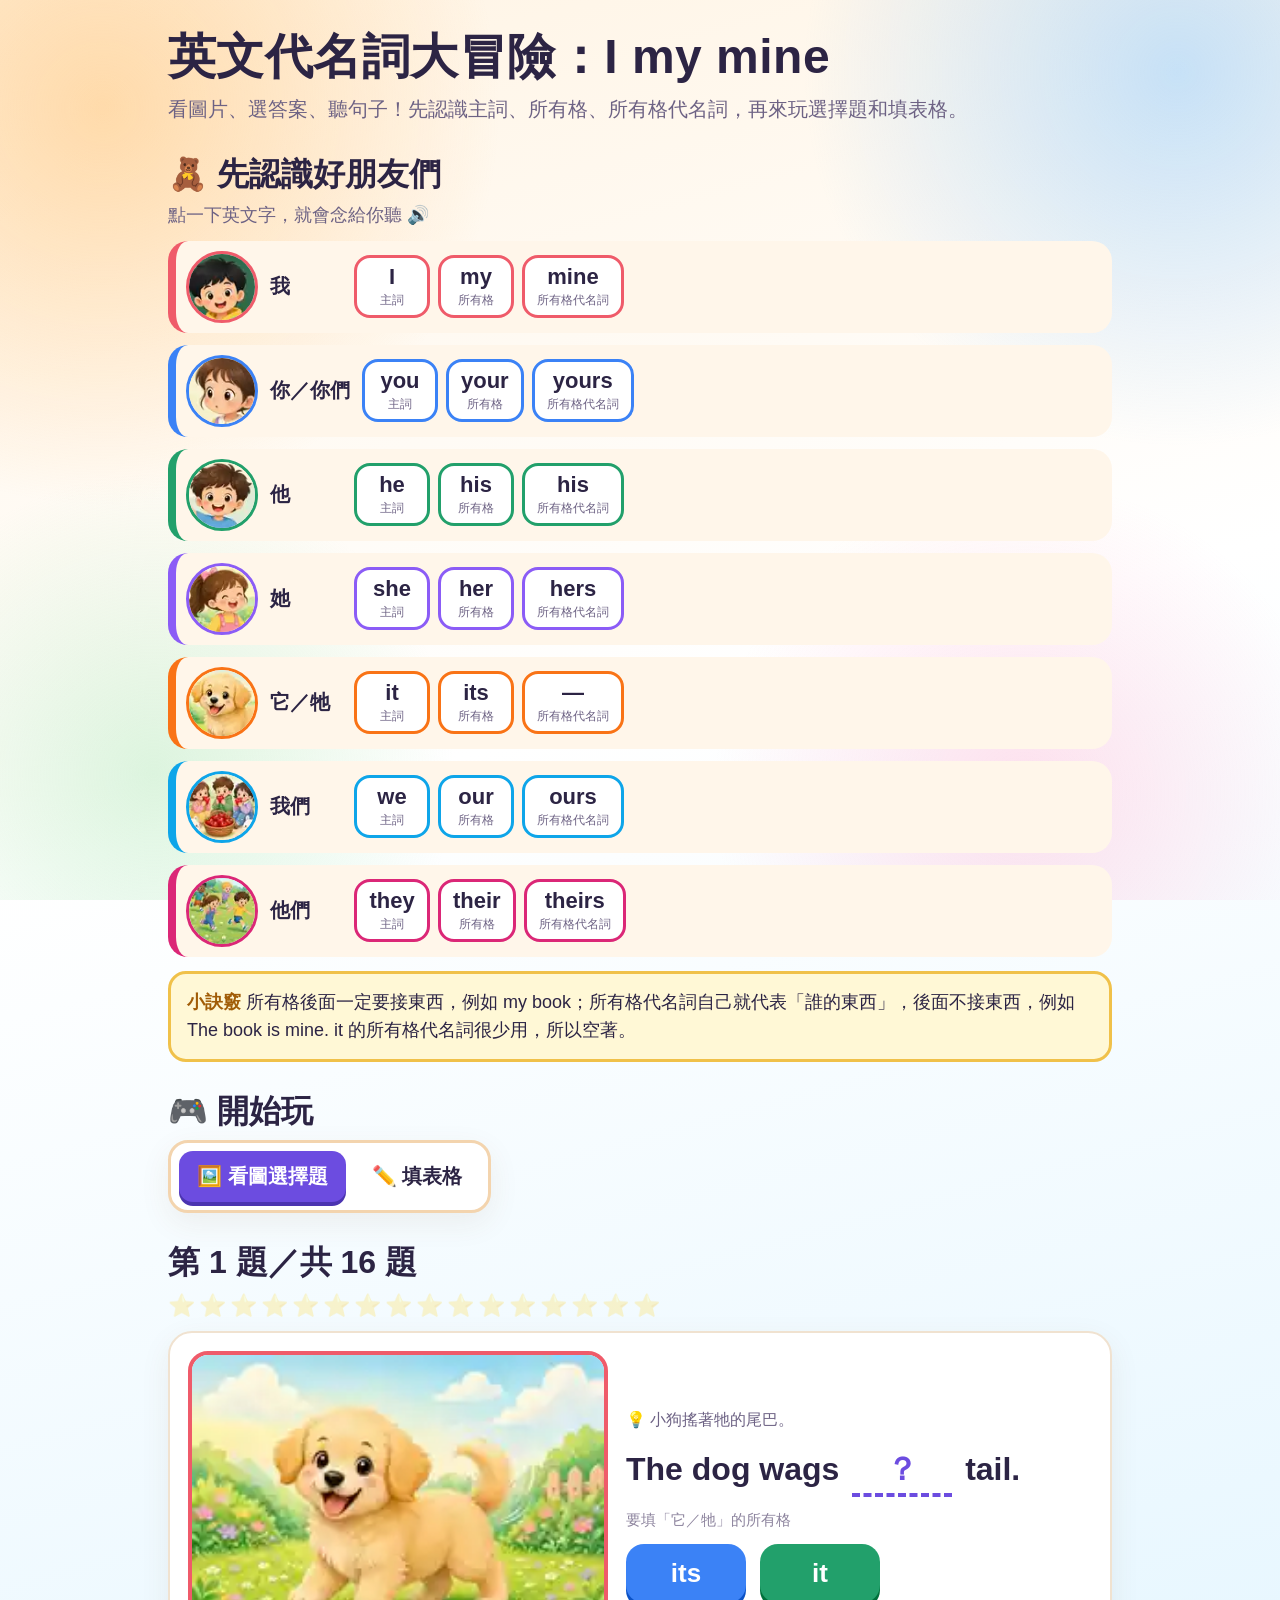
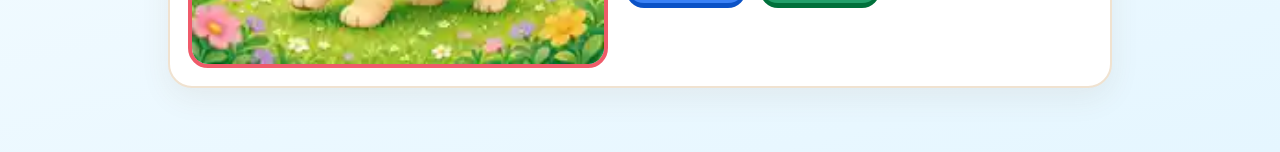
==== pronoun-adventure/index.html @ 87d257fb "Add a static kids' pronoun practice game. Port the picture quiz and fill-in table to plain HTML, wit" ====
<!DOCTYPE html>
<html lang="zh-Hant">
<head>
  <meta charset="utf-8">
  <meta name="viewport" content="width=device-width, initial-scale=1">
  <title>英文代名詞大冒險：I my mine</title>
  <link rel="icon" href="data:image/svg+xml,%3Csvg xmlns='http://www.w3.org/2000/svg' viewBox='0 0 100 100'%3E%3Ctext y='.9em' font-size='90'%3E%E2%AD%90%3C/text%3E%3C/svg%3E">
  <meta name="description" content="看圖片、選答案、聽句子！練習英文主詞、所有格和所有格代名詞。">
  <link rel="stylesheet" href="styles.css">
</head>
<body>
  <div class="sky" aria-hidden="true"></div>
  <div class="page">
    <header class="hero">
      <h1>英文代名詞大冒險：I my mine</h1>
      <p class="summary">看圖片、選答案、聽句子！先認識主詞、所有格、所有格代名詞，再來玩選擇題和填表格。</p>
    </header>
    <main id="app"></main>
  </div>
  <noscript>
    <p class="noscript">請開啟 JavaScript，才能玩這個遊戲。</p>
  </noscript>
  <script src="game.js"></script>
</body>
</html>
---- pronoun-adventure/styles.css ----
:root {
  --bg-a: #fff4e4;
  --bg-b: #e5f6ff;
  --elevated: #ffffff;
  --subtle: #fff6ea;
  --text: #2c2444;
  --text-secondary: #6d6284;
  --text-tertiary: #8d849e;
  --border: #f3d4ae;
  --success: #1b8f4a;
  --danger: #e23b3b;
  --accent: #6c4ce0;
  --success-bg: #e6f8ee;
  --warning-bg: #fff4d4;
  --accent-bg: #efe9ff;
  --shadow: 0 10px 30px rgba(120, 72, 40, 0.08);
  --font: "Nunito", "PingFang TC", "Noto Sans TC", "Microsoft JhengHei", "Segoe UI", sans-serif;
}

* { box-sizing: border-box; }

[hidden] { display: none !important; }

body {
  margin: 0;
  min-height: 100vh;
  color: var(--text);
  font-family: var(--font);
  background: linear-gradient(165deg, var(--bg-a), #fff 42%, var(--bg-b));
}

.sky {
  position: fixed;
  inset: 0;
  pointer-events: none;
  background:
    radial-gradient(circle at 8% 12%, rgba(255, 196, 120, 0.55), transparent 28%),
    radial-gradient(circle at 92% 8%, rgba(130, 196, 255, 0.45), transparent 26%),
    radial-gradient(circle at 80% 88%, rgba(255, 170, 204, 0.35), transparent 24%),
    radial-gradient(circle at 12% 86%, rgba(168, 230, 176, 0.4), transparent 22%);
}

.page {
  position: relative;
  max-width: 980px;
  margin: 0 auto;
  padding: 28px 18px 64px;
}

.hero h1 {
  margin: 0 0 8px;
  font-size: clamp(32px, 6vw, 48px);
  line-height: 1.2;
  letter-spacing: 0.01em;
}

.summary {
  margin: 0;
  font-size: 20px;
  line-height: 1.55;
  color: var(--text-secondary);
}

.section {
  margin-top: 28px;
}

.section h2 {
  margin: 0 0 6px;
  font-size: clamp(26px, 4vw, 32px);
}

.caption {
  margin: 0 0 14px;
  font-size: 18px;
  color: var(--text-secondary);
}

.stack {
  display: flex;
  flex-direction: column;
  gap: 12px;
}

.person {
  display: flex;
  flex-wrap: wrap;
  align-items: center;
  gap: 12px;
  padding: 10px;
  border-radius: 20px;
  background: var(--subtle);
  border-left: 8px solid var(--tone);
}

.avatar {
  width: 72px;
  height: 72px;
  border-radius: 50%;
  overflow: hidden;
  border: 3px solid var(--tone);
  flex: 0 0 auto;
  background: #fff;
}

.avatar.sm {
  width: 52px;
  height: 52px;
}

.avatar img {
  width: 100%;
  height: 100%;
  object-fit: cover;
  display: block;
}

.who {
  font-size: 20px;
  font-weight: 800;
  min-width: 72px;
}

.chips {
  display: flex;
  flex-wrap: wrap;
  gap: 8px;
}

.chip {
  display: flex;
  flex-direction: column;
  align-items: center;
  gap: 2px;
  min-width: 76px;
  padding: 6px 12px;
  border-radius: 16px;
  border: 3px solid var(--tone);
  background: #fff;
  cursor: pointer;
  font-family: inherit;
  color: inherit;
}

.chip:focus-visible,
.fun-btn:focus-visible,
.segmented button:focus-visible,
.field input:focus-visible {
  outline: 3px solid var(--accent);
  outline-offset: 2px;
}

.chip .word {
  font-size: 22px;
  font-weight: 800;
}

.chip .kind {
  font-size: 12px;
  color: var(--text-secondary);
}

.callout {
  margin-top: 14px;
  padding: 14px 16px;
  border-radius: 18px;
  background: #fff8d6;
  border: 3px solid #f0c14a;
  font-size: 18px;
  line-height: 1.6;
}

.callout strong {
  color: #a15c07;
}

.segmented {
  display: flex;
  flex-wrap: wrap;
  gap: 8px;
  width: fit-content;
  max-width: 100%;
  padding: 8px;
  border-radius: 20px;
  background: #fff;
  border: 3px solid var(--border);
  box-shadow: var(--shadow);
}

.segmented button {
  border: none;
  background: transparent;
  color: var(--text);
  font-family: inherit;
  font-size: 20px;
  font-weight: 800;
  padding: 12px 18px;
  border-radius: 14px;
  cursor: pointer;
}

.segmented button[aria-selected="true"] {
  background: var(--accent);
  color: #fff;
  box-shadow: 0 4px 0 #4b34b0;
}

.stars {
  display: flex;
  flex-wrap: wrap;
  gap: 4px;
  font-size: 22px;
  margin: 8px 0 12px;
}

.stars span {
  opacity: 0.25;
}

.stars span.done {
  opacity: 1;
}

.card {
  background: var(--elevated);
  border: 2px solid #f0e2d0;
  border-radius: 24px;
  padding: 18px;
  display: flex;
  flex-direction: column;
  gap: 14px;
  box-shadow: var(--shadow);
}

.card.success { background: var(--success-bg); }
.card.accent { background: var(--accent-bg); }

.quiz-layout {
  display: flex;
  flex-wrap: wrap;
  gap: 18px;
  align-items: center;
}

.pic-frame {
  flex: 1 1 260px;
  max-width: 420px;
  border-radius: 20px;
  overflow: hidden;
  border: 4px solid var(--tone);
  background: #fff;
}

.pic-frame img {
  width: 100%;
  aspect-ratio: 4 / 3;
  object-fit: cover;
  display: block;
}

.quiz-copy {
  flex: 1 1 280px;
  display: flex;
  flex-direction: column;
  gap: 14px;
}

.hint {
  margin: 0;
  font-size: 16px;
  color: var(--text-secondary);
}

.sentence {
  margin: 0;
  font-size: clamp(24px, 4vw, 32px);
  line-height: 1.5;
  font-weight: 650;
}

.blank {
  display: inline-block;
  min-width: 100px;
  margin: 0 4px;
  border-bottom: 4px dashed var(--blank, var(--accent));
  text-align: center;
  color: var(--blank, var(--accent));
  font-weight: 800;
}

.kind-line {
  margin: 0;
  font-size: 15px;
  color: var(--text-tertiary);
}

.choices,
.actions {
  display: flex;
  flex-wrap: wrap;
  gap: 14px;
  padding-bottom: 6px;
}

.fun-btn {
  font-family: inherit;
  font-size: 18px;
  font-weight: 800;
  color: #fff;
  background: var(--btn, var(--accent));
  border: none;
  border-radius: 18px;
  padding: 10px 18px;
  box-shadow: 0 5px 0 var(--btn-edge, #4b34b0);
  cursor: pointer;
  transition: transform 0.2s, opacity 0.2s, background 0.2s;
}

.fun-btn.big {
  font-size: 26px;
  padding: 14px 26px;
  min-width: 120px;
}

.fun-btn:hover:not(:disabled) {
  transform: translateY(-1px);
}

.fun-btn:active:not(:disabled) {
  transform: translateY(3px);
  box-shadow: 0 2px 0 var(--btn-edge, #4b34b0);
}

.fun-btn:disabled { cursor: default; }

.fun-btn.right {
  background: var(--success);
  --btn-edge: #0f6b34;
  transform: scale(1.08);
}

.fun-btn.wrong {
  background: var(--danger);
  --btn-edge: #a82424;
}

.fun-btn.dim { opacity: 0.35; }

.feedback {
  border-radius: 20px;
  padding: 14px 16px;
  display: flex;
  flex-direction: column;
  gap: 8px;
}

.feedback.ok { background: var(--success-bg); }
.feedback.bad { background: var(--warning-bg); }

.praise {
  margin: 0;
  font-size: 26px;
  font-weight: 800;
}

.explain,
.spoken {
  margin: 0;
}

.explain {
  font-size: 18px;
  line-height: 1.65;
  font-weight: 700;
}

.spoken {
  font-size: 22px;
  font-weight: 700;
}

.center { text-align: center; }

.actions.center { justify-content: center; }

.trophy {
  margin: 0;
  font-size: 44px;
  text-align: center;
}

.score-title {
  margin: 0;
  font-size: 28px;
  font-weight: 800;
  text-align: center;
}

.score-sub {
  margin: 0;
  font-size: 20px;
  text-align: center;
  color: var(--text-secondary);
}

.grid {
  display: grid;
  grid-template-columns: repeat(auto-fill, minmax(240px, 1fr));
  gap: 14px;
}

.tcard {
  display: flex;
  flex-direction: column;
  gap: 8px;
  padding: 12px;
  border-radius: 20px;
  border: 3px solid var(--tone);
  background: #fff;
}

.tcard-head {
  display: flex;
  align-items: center;
  gap: 10px;
  font-size: 24px;
  font-weight: 800;
}

.field {
  display: flex;
  flex-direction: column;
  gap: 4px;
  font-size: 16px;
  font-weight: 800;
}

.field input {
  font-family: inherit;
  font-size: 20px;
  font-weight: 700;
  padding: 10px 12px;
  border-radius: 12px;
  border: 3px solid #ead8f8;
  color: var(--text);
  background: #fff;
}

.mark {
  margin: 0;
  font-size: 16px;
  font-weight: 800;
  line-height: 1.55;
}

.mark.ok { color: var(--success); }
.mark.bad { color: var(--danger); }

.mark .answer-line,
.mark .coach { display: block; }

.mark .coach {
  margin-top: 4px;
  color: var(--text);
  font-weight: 700;
}

.missed {
  list-style: none;
  padding: 0;
  margin: 0;
  display: flex;
  flex-direction: column;
  gap: 10px;
}

.missed-title {
  margin: 4px 0 0;
  font-size: 22px;
  font-weight: 800;
  text-align: center;
}

.missed-item {
  display: flex;
  gap: 12px;
  align-items: center;
  background: #fff;
  border-radius: 16px;
  padding: 8px;
  text-align: left;
}

.missed-item img {
  width: 112px;
  height: 84px;
  object-fit: cover;
  border-radius: 12px;
  flex: 0 0 auto;
}

.missed-copy {
  display: flex;
  flex-direction: column;
  gap: 6px;
  align-items: flex-start;
}

.missed-zh,
.missed-en { margin: 0; }

.missed-zh { font-size: 18px; font-weight: 800; }

.missed-en { font-size: 18px; font-weight: 700; }

.table-score {
  margin: 0;
  font-size: 26px;
  font-weight: 800;
}

.noscript {
  max-width: 680px;
  margin: 24px auto;
  padding: 16px;
  font-size: 20px;
}

@media (max-width: 640px) {
  .fun-btn.big { font-size: 22px; }
  .who { min-width: 0; }
  .pic-frame { max-width: none; }
  .missed-item { align-items: flex-start; }
  .missed-item img { width: 84px; height: 64px; }
}
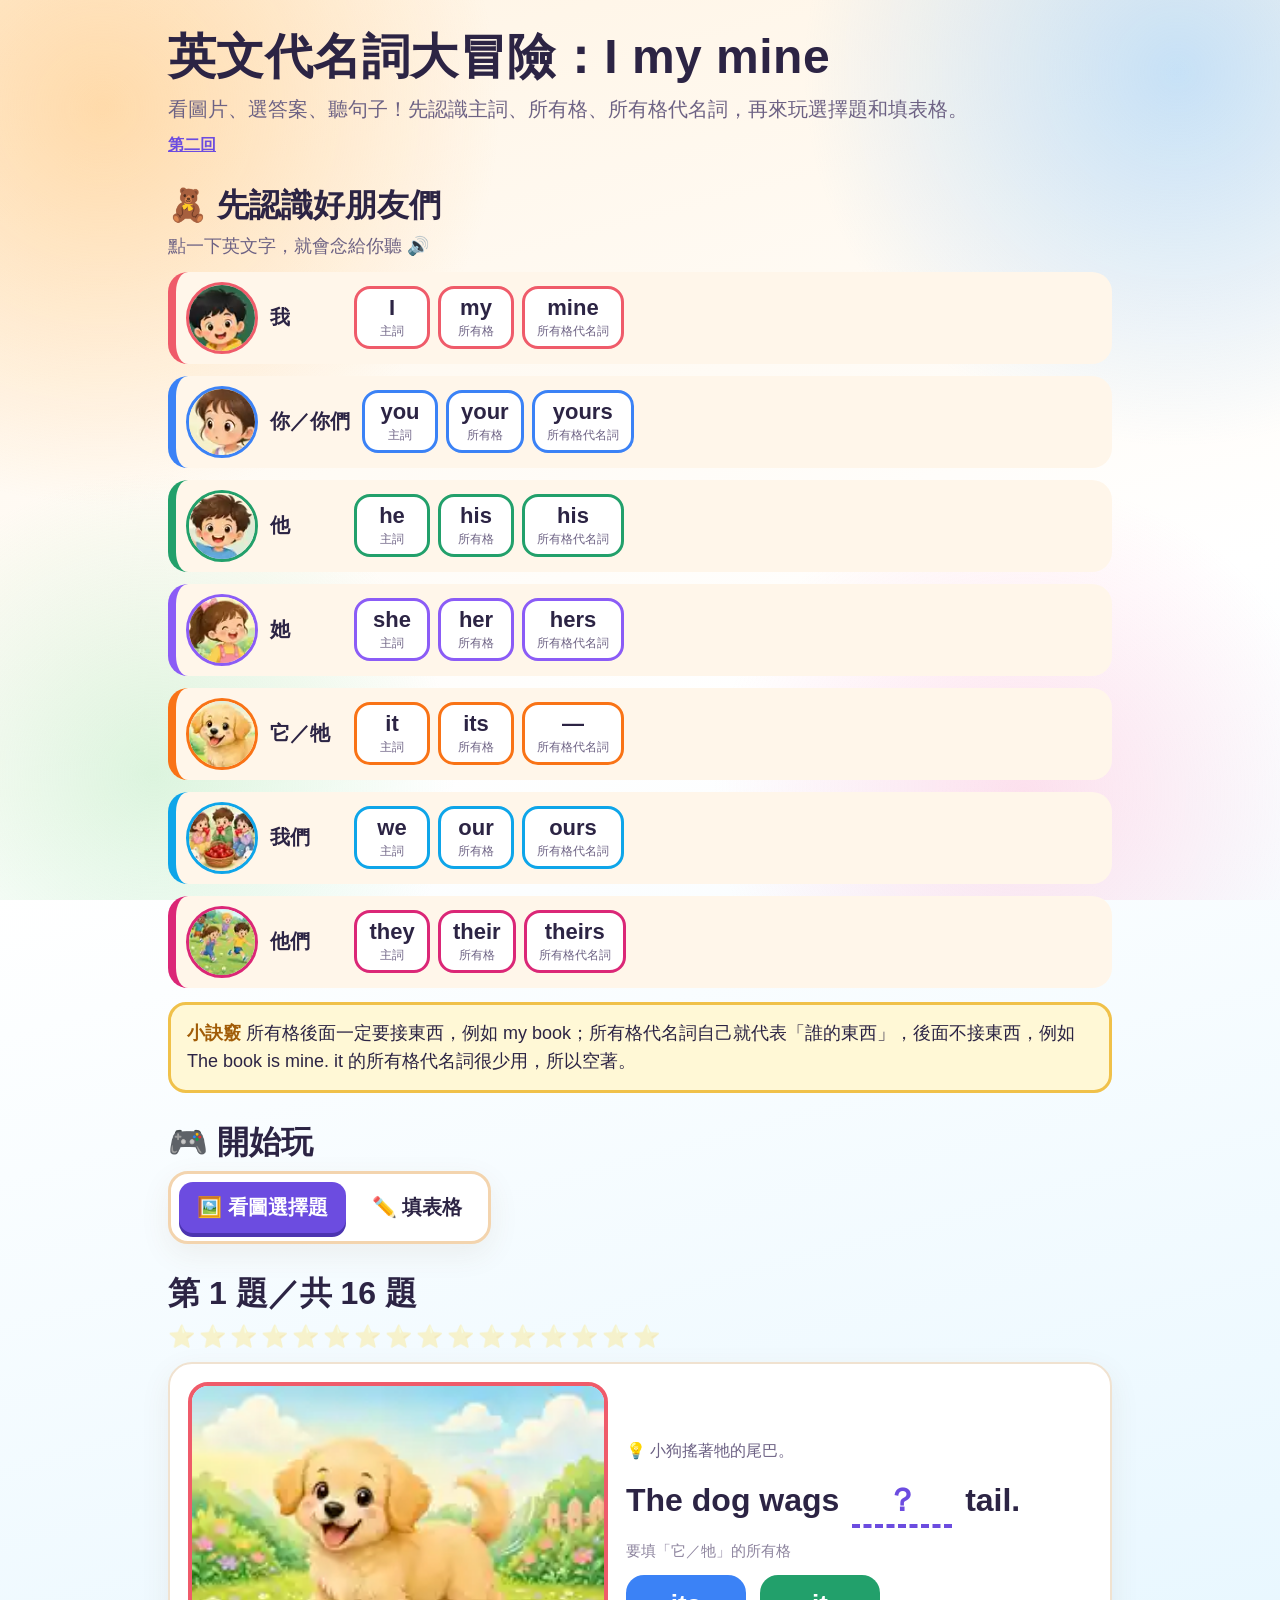
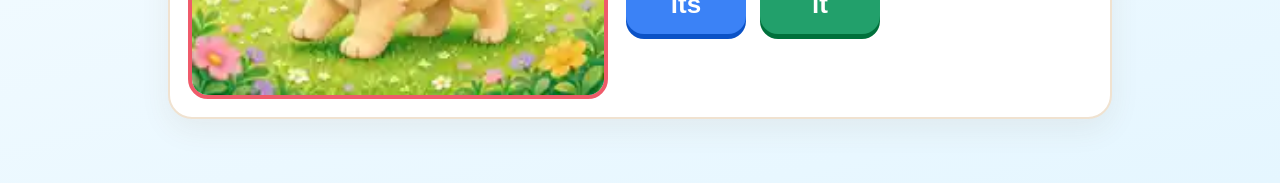
==== commit 4733e279: "Add a second pronoun adventure with new sentences. Round two keeps the same people, forms, and 16-qu" ====
--- a/pronoun-adventure/index.html
+++ b/pronoun-adventure/index.html
@@ -14,6 +14,7 @@
     <header class="hero">
       <h1>英文代名詞大冒險：I my mine</h1>
       <p class="summary">看圖片、選答案、聽句子！先認識主詞、所有格、所有格代名詞，再來玩選擇題和填表格。</p>
+      <p style="margin:10px 0 0;font-size:16px;"><a href="../pronoun-adventure-2/index.html" style="color:#6c4ce0;font-weight:800;">第二回</a></p>
     </header>
     <main id="app"></main>
   </div>
